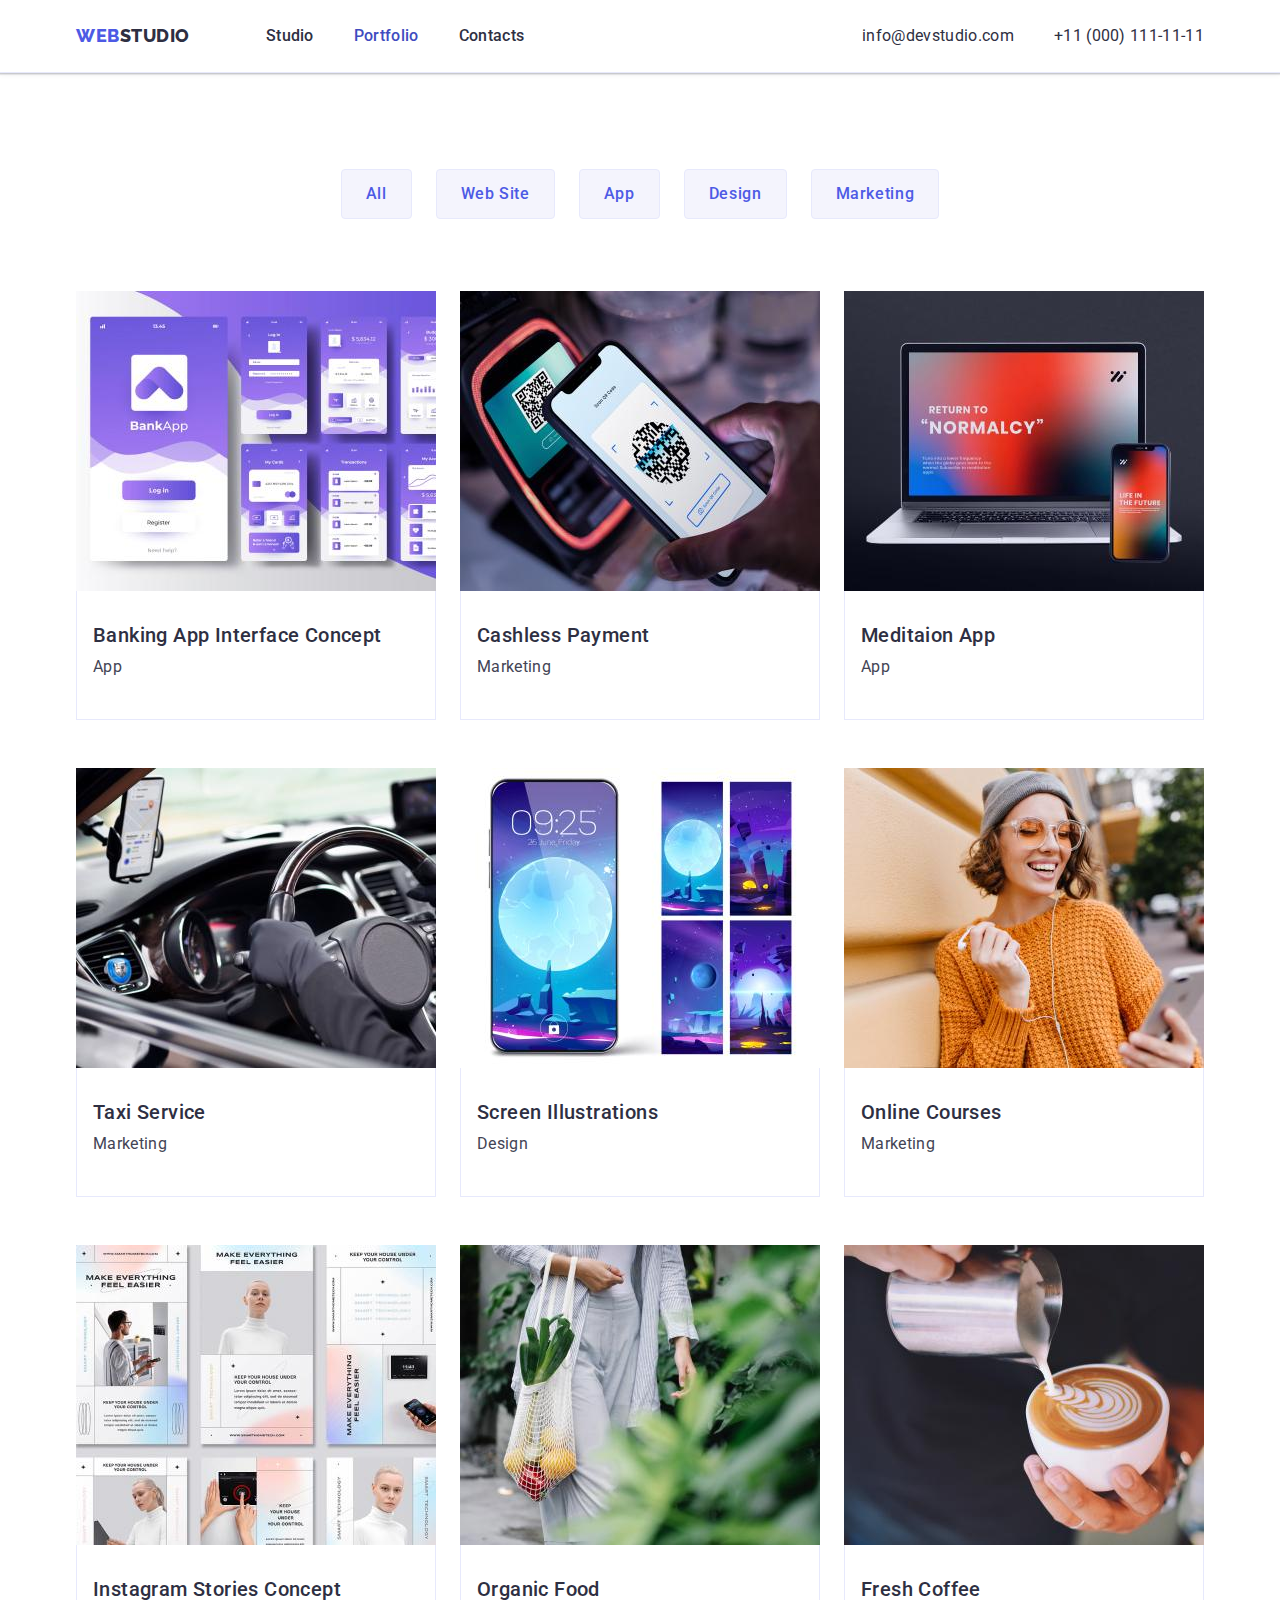
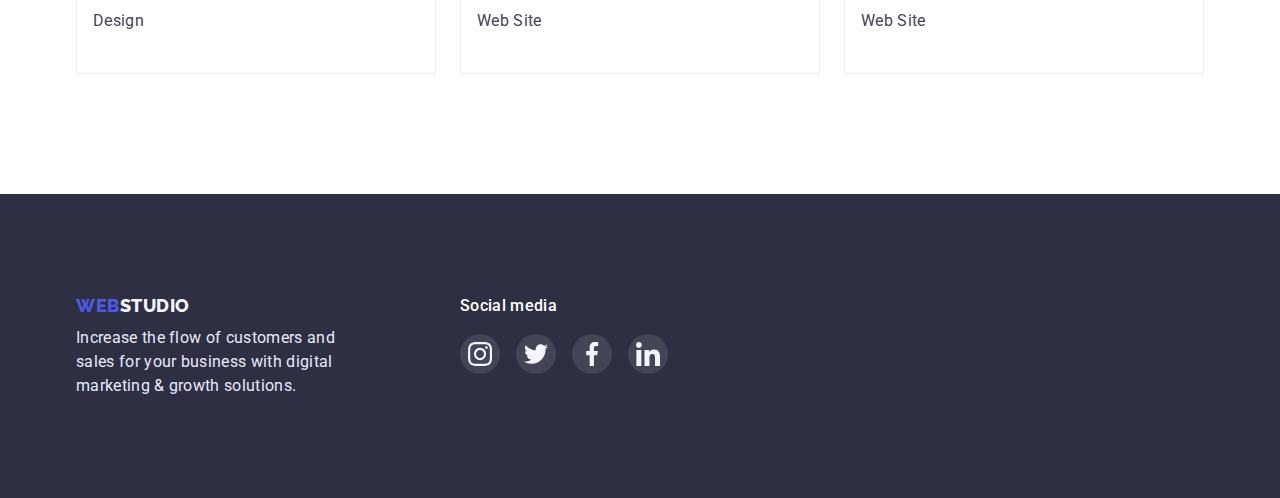
==== portfolio.html @ 1baac0d7 "copied  files" ====
<!DOCTYPE html>
<html lang="en">
  <head>
    <meta charset="UTF-8" />
    <meta http-equiv="X-UA-Compatible" content="IE=edge" />
    <meta name="viewport" content="width=device-width, initial-scale=1.0" />

    <link rel="preconnect" href="https://fonts.googleapis.com" />
    <link rel="preconnect" href="https://fonts.gstatic.com" crossorigin />
    <link
      href="https://fonts.googleapis.com/css2?family=Raleway:wght@800&family=Roboto:wght@400;500;700;900&display=swap"
      rel="stylesheet"
    />
    <link
      href=" https://cdn.jsdelivr.net/npm/modern-normalize@1.1.0/modern-normalize.min.css "
      rel="stylesheet"
    />

    <link rel="stylesheet" href="./css/styles.css" />
    <title>Portfolio</title>
  </head>
  <body>
    <header class="main-header">
      <div class="container">
        <nav class="main-nav">
          <div class="logo-wraper">
            <a class="link logo-link" href="./index.html"
              >Web<span class="second-part-logo">Studio</span>
            </a>
          </div>

          <ul class="menu">
            <li class="menu-item">
              <a class="link menu-link" href="./index.html">Studio</a>
            </li>

            <li class="menu-item">
              <a class="link menu-link current" href="./portfolio.html"
                >Portfolio</a
              >
            </li>

            <li class="menu-item">
              <a class="link menu-link" href="">Contacts</a>
            </li>
          </ul>
        </nav>
        <address>
          <ul class="contacts-list">
            <li class="contacts-item">
              <a class="link contact-link" href="mailto:info@devstudio.com"
                >info@devstudio.com</a
              >
            </li>
            <li class="contacts-item">
              <a class="link contact-link" href="tel:+110001111111"
                >+11 (000) 111-11-11</a
              >
            </li>
          </ul>
        </address>
      </div>
    </header>
    <main>
      <h1 class="visually-hidden">Portfolio galery</h1>
      <section class="galery">
        <div class="container">
          <ul class="filter">
            <li class="filter-item">
              <button class="filter-btn" type="button">All</button>
            </li>
            <li class="filter-item">
              <button class="filter-btn" type="button">Web Site</button>
            </li>
            <li class="filter-item">
              <button class="filter-btn" type="button">App</button>
            </li>
            <li class="filter-item">
              <button class="filter-btn" type="button">Design</button>
            </li>
            <li class="filter-item">
              <button class="filter-btn" type="button">Marketing</button>
            </li>
          </ul>
          <ul class="galery-list">
            <li class="galery-item">
              <a class="link" href=""
                ><img
                  src="./images/portfolio-img/banking-app.jpg"
                  alt="banking application design"
                />
                <div class="card-content">
                  <h3 class="subtitle">Banking App Interface Concept</h3>
                  <p class="text">App</p>
                </div>
              </a>
            </li>

            <li class="galery-item">
              <a class="link" href=""
                ><img
                  src="./images/portfolio-img/cashless-payment.jpg"
                  alt="smartphone payment"
                />
                <div class="card-content">
                  <h3 class="subtitle">Cashless Payment</h3>
                  <p class="text">Marketing</p>
                </div>
              </a>
            </li>

            <li class="galery-item">
              <a class="link" href=""
                ><img
                  src="./images/portfolio-img/meditation-app.jpg"
                  alt="laptop screen"
                  width="360"
                  height="300"
                />
                <div class="card-content">
                  <h3 class="subtitle">Meditaion App</h3>
                  <p class="text">App</p>
                </div>
              </a>
            </li>

            <li class="galery-item">
              <a class="link" href="">
                <img
                  src="./images/portfolio-img/taxi.jpg"
                  alt="inside taxi cab"
                  width="360"
                  height="300"
                />
                <div class="card-content">
                  <h3 class="subtitle">Taxi Service</h3>
                  <p class="text">Marketing</p>
                </div>
              </a>
            </li>

            <li class="galery-item">
              <a class="link" href=""
                ><img
                  src="./images/portfolio-img/screen-illustration.jpg"
                  alt="smartphone screens"
                  width="360"
                  height="300"
                />
                <div class="card-content">
                  <h3 class="subtitle">Screen Illustrations</h3>
                  <p class="text">Design</p>
                </div>
              </a>
            </li>

            <li class="galery-item">
              <a class="link" href=""
                ><img
                  src="./images/portfolio-img/online-courses.jpg"
                  alt="girl studying online"
                  width="360"
                  height="300"
                />
                <div class="card-content">
                  <h3 class="subtitle">Online Courses</h3>
                  <p class="text">Marketing</p>
                </div>
              </a>
            </li>

            <li class="galery-item">
              <a class="link" href=""
                ><img
                  src="./images/portfolio-img/instagram-stories.jpg"
                  alt="instagram stories design"
                  width="360"
                  height="300"
                />
                <div class="card-content">
                  <h3 class="subtitle">Instagram Stories Concept</h3>
                  <p class="text">Design</p>
                </div>
              </a>
            </li>

            <li class="galery-item">
              <a class="link" href=""
                ><img
                  src="./images/portfolio-img/organic-food.jpg"
                  alt="vegetables in the bag"
                  width="360"
                  height="300"
                />
                <div class="card-content">
                  <h3 class="subtitle">Organic Food</h3>
                  <p class="text">Web Site</p>
                </div>
              </a>
            </li>

            <li class="galery-item">
              <a class="link" href=""
                ><img
                  src="./images/portfolio-img/fresh-coffee.jpg"
                  alt="a cup of fresh coffee"
                  width="360"
                  height="300"
                />
                <div class="card-content">
                  <h3 class="subtitle">Fresh Coffee</h3>
                  <p class="text">Web Site</p>
                </div>
              </a>
            </li>
          </ul>
        </div>
      </section>
    </main>
    <footer class="main-footer">
      <div class="container">
        <div class="text-wraper">
          <a class="logo-link link" href="./index.html"
            >Web<span class="second-part-logo">Studio</span></a
          >
          <p class="slogan text">
            Increase the flow of customers and sales for your business with
            digital marketing & growth solutions.
          </p>
        </div>
        <div class="socials-wraper">
          <h2 class="socials-title">Social media</h2>
          <ul class="socials">
            <li class="socials-item">
              <a class="social-link" href="">
                <svg class="icon">
                  <use href="./images/sprite.svg#instagram"></use>
                </svg>
              </a>
            </li>

            <li class="socials-item">
              <a class="social-link" href=""
                ><svg class="icon">
                  <use href="./images/sprite.svg#twitter"></use>
                </svg>
              </a>
            </li>

            <li class="socials-item">
              <a class="social-link" href="">
                <svg class="icon">
                  <use href="./images/sprite.svg#facebook"></use>
                </svg>
              </a>
            </li>

            <li class="socials-item">
              <a class="social-link" href="">
                <svg class="icon">
                  <use href="./images/sprite.svg#linkedin"></use>
                </svg>
              </a>
            </li>
          </ul>
        </div>
      </div>
    </footer>
  </body>
</html>
---- css/styles.css ----
:root {
  --primary-color: #434455;
  --secondary-color: #2e2f42;
  --iris: #4d5ae5;
  --accent-color: #404bbf;
  --green: #31d0aa;
  --light-slate: #8e8f99;
  --cornflower: #e7e9fc;
  --cloud: #f4f4fd;
  --navy-blue-modal: rgba(46, 47, 66, 0.4);
  --grey: rgba(46, 47, 66, 0.7);
  --clr-white: #ffffff;
}

body {
  margin: 0;
  color: var(--primary-color);
  background-color: var(--clr-white);
  font-family: 'Roboto', sans-serif;
}

/* сброс стилей */
ul,
ol {
  list-style-type: none;
  margin: 0;
  padding: 0;
}

h1,
h2,
h3,
p {
  margin-top: 0;
  margin-bottom: 0;
}

.link {
  color: inherit;
  text-decoration: none;
}

img {
  display: block;
  max-width: 100%;
  height: auto;
}

.visually-hidden {
  position: absolute;
  width: 1px;
  height: 1px;
  margin: -1px;
  border: 0;
  padding: 0;
  white-space: nowrap;
  clip-path: inset(100%);
  clip: rect(0 0 0 0);
  overflow: hidden;
}

.container {
  max-width: 1158px;
  padding: 0 15px;
  margin: 0 auto;
}

/* HEADER */

.main-header {
  border-bottom: 1px solid var(--cornflower);
  box-shadow: 0px 2px 1px rgba(46, 47, 66, 0.08),
    0px 1px 1px rgba(46, 47, 66, 0.16), 0px 1px 6px rgba(46, 47, 66, 0.08);
}

.main-header > .container {
  display: flex;
}

.main-nav {
  display: flex;
}

.logo-link {
  display: block;
  padding: 24px 0;

  color: var(--iris);
  font-family: 'Raleway', sans-serif;
  font-weight: 800;
  font-size: 18px;
  line-height: 1.33;
  text-transform: uppercase;
  letter-spacing: 0.03em;
}

.second-part-logo {
  color: var(--secondary-color);
}

.menu {
  display: flex;
  margin-left: 76px;
}

.menu-item:not(:first-child),
.contacts-item:not(:first-child) {
  margin-left: 40px;
}

.menu-link {
  display: block;
  padding: 24px 0;

  font-weight: 500;
  font-size: 16px;
  line-height: 1.5;
  letter-spacing: 0.02em;
  color: var(--secondary-color);
}

.menu-link.current {
  color: var(--accent-color);
}

.menu-link:hover,
.menu-link:focus {
  color: var(--accent-color);
}

address {
  margin-left: auto;
}

.contacts-list {
  display: flex;
}

.contact-link {
  display: block;
  padding: 24px 0;

  color: var(--secondary-color);
  font-weight: 400;
  font-style: normal;
  font-size: 16px;
  line-height: 1.5;
  letter-spacing: 0.02em;
}

.contact-link:hover,
.contact-link:focus {
  color: var(--accent-color);
}

/* INDEX MAIN */

.title {
  margin-bottom: 72px;

  color: var(--secondary-color);
  font-weight: 700;
  font-size: 36px;
  line-height: 1.11;
  letter-spacing: 0.02em;
  text-align: center;
  text-transform: capitalize;
}

.subtitle {
  margin-bottom: 8px;

  font-weight: 500;
  font-size: 20px;
  line-height: 1.2;
  letter-spacing: 0.02em;
  color: var(--secondary-color);
}

.text {
  font-size: 16px;
  line-height: 1.5;
  letter-spacing: 0.02em;
}

section {
  padding: 120px 0;
}

/* HERO */

.hero {
  max-width: 1440px;
  max-height: 600px;
  padding-top: 188px;
  padding-bottom: 188px;
  margin: 0 auto;

  text-align: center;

  background-color: var(--primary-color);
  background-image: linear-gradient(
      to right,
      rgba(46, 47, 66, 0.7),
      rgba(46, 47, 66, 0.7)
    ),
    url(../images/index-img/hero-bkg.jpg);
  background-repeat: no-repeat;
  background-position: center;
}

.hero-title {
  color: var(--clr-white);
  max-width: 496px;
  margin: 0 auto 48px;
  font-weight: 700;
  font-size: 56px;
  line-height: 1.07;
  letter-spacing: 0.02em;
}

.order-btn {
  height: 56px;
  width: 169px;
  border-radius: 4px;
  box-shadow: 0px 4px 4px rgba(0, 0, 0, 0.15);

  color: var(--clr-white);
  border-color: var(--iris);
  background-color: var(--iris);

  text-align: center;
  font-weight: 500;
  font-size: 16px;
  line-height: 1.5;
  letter-spacing: 0.04em;
  cursor: pointer;
}

.order-btn:hover,
.order-btn:focus {
  background-color: var(--accent-color);
}

/* ADVENTAGES */

.advantages-list {
  display: flex;
  justify-content: space-between;
}

.advantages-list-item {
  flex-basis: calc((100% - 24px * 3) / 4);
}

.advantages .icon {
  width: 64px;
  height: 64px;
}

.advantages .thumb {
  min-height: 112px;
  display: flex;
  justify-content: center;
  align-items: center;
  margin-bottom: 8px;

  background-color: var(--cloud);
}

/* What are we doing */

.dev-types {
  padding-top: 0;
}

.dev-types-list {
  display: flex;
  justify-content: space-between;
}

/* OUR TEAM */

.team {
  background-color: var(--cloud);
}

.team-list {
  display: flex;
  justify-content: space-between;
}

.team-list-item {
  background-color: var(--clr-white);
  flex-basis: calc((100% - 24px * 3) / 4);

  box-shadow: 0px 1px 6px rgba(46, 47, 66, 0.08),
    0px 1px 1px rgba(46, 47, 66, 0.16), 0px 2px 1px rgba(46, 47, 66, 0.08);
  border-radius: 0px 0px 4px 4px;
}

.card-content {
  padding: 32px 16px;
  text-align: center;
}

.card-content > .text {
  margin-bottom: 8px;
}

.socials {
  display: flex;
  justify-content: space-between;
}

.socials-item {
  flex-basis: calc ((100% - 24px * 3) / 4);
}

.team .social-link {
  display: flex;
  min-height: 40px;
  min-width: 40px;
  justify-content: center;
  align-items: center;
  border-radius: 50%;
  background-color: var(--iris);
}

.team .social-link > .icon {
  width: 16px;
  height: 16px;
}

.team .social-link:hover {
  background-color: var(--accent-color);
}

/* CUSTOMERS */

.customers-list {
  display: flex;
  justify-content: space-between;
}

.customers-list-item {
  flex-basis: calc((100% - 24px * 5) / 6);
}

.customer-link {
  color: var(--light-slate);
  display: flex;
  min-height: 88px;
  justify-content: center;
  align-items: center;
  border: 1px solid var(--light-slate);
  border-radius: 4px;
}

.customers .icon {
  width: 104px;
  height: 56px;
  fill: currentColor;
}

.customer-link:hover {
  color: var(--accent-color);
  border-color: var(--accent-color);
}

/* FOOTER */

.main-footer {
  background-color: var(--secondary-color);
  padding: 100px 0;
}

.main-footer > .container {
  display: flex;
}

.text-wraper {
  max-width: 264px;
}

.main-footer .logo-link {
  padding: 0;
  margin-bottom: 8px;
}

.main-footer .second-part-logo {
  color: var(--cloud);
}

.slogan {
  color: var(--cornflower);
}

.socials-wraper {
  min-width: 208px;
  margin-left: 120px;
  margin-right: auto;
}

.socials-title {
  margin-bottom: 16px;

  color: var(--clr-white);
  font-weight: 500;
  font-size: 16px;
  line-height: 1.5;
  letter-spacing: 0.02em;
}

.main-footer .social-link {
  display: flex;
  min-height: 40px;
  min-width: 40px;
  justify-content: center;
  align-items: center;
  border-radius: 50%;
  background-color: var(--primary-color);
}

.main-footer .social-link > .icon {
  width: 24px;
  height: 24px;
}

.main-footer .social-link:hover {
  background-color: var(--green);
}
/* PORTFOLIO MAIN*/

.galery {
  padding-top: 96px;
}

.filter-btn {
  padding: 12px 24px;
  font-weight: 500;
  font-size: 16px;
  line-height: 1.5;
  letter-spacing: 0.04em;
  color: var(--iris);
  background-color: var(--cloud);
  border: 1px solid var(--cornflower);
  border-radius: 4px;
  cursor: pointer;
}

.filter-item:not(:first-child) {
  margin-left: 24px;
}

.filter {
  display: flex;
  justify-content: center;
  margin-bottom: 72px;
}

.filter .filter-btn:hover,
.filter .filter-btn:focus {
  color: var(--clr-white);
  background: var(--accent-color);
  border: 1px solid var(--accent-color);
  box-shadow: 0px 3px 1px rgba(0, 0, 0, 0.1), 0px 2px 1px rgba(0, 0, 0, 0.08),
    0px 2px 2px rgba(0, 0, 0, 0.12);
  border-radius: 4px;
}

.galery-list {
  display: flex;
  flex-wrap: wrap;
  gap: 48px 24px;
}

.galery-item {
  flex-basis: calc((100% - 2 * 24px) / 3);
}

.galery-item:hover {
  box-shadow: 0px 1px 6px rgba(46, 47, 66, 0.08),
    0px 1px 1px rgba(46, 47, 66, 0.16), 0px 2px 1px rgba(46, 47, 66, 0.08);
}

.galery-item .card-content {
  text-align: left;
  border-bottom: 1px solid var(--cornflower);
  border-left: 1px solid var(--cornflower);
  border-right: 1px solid var(--cornflower);
}
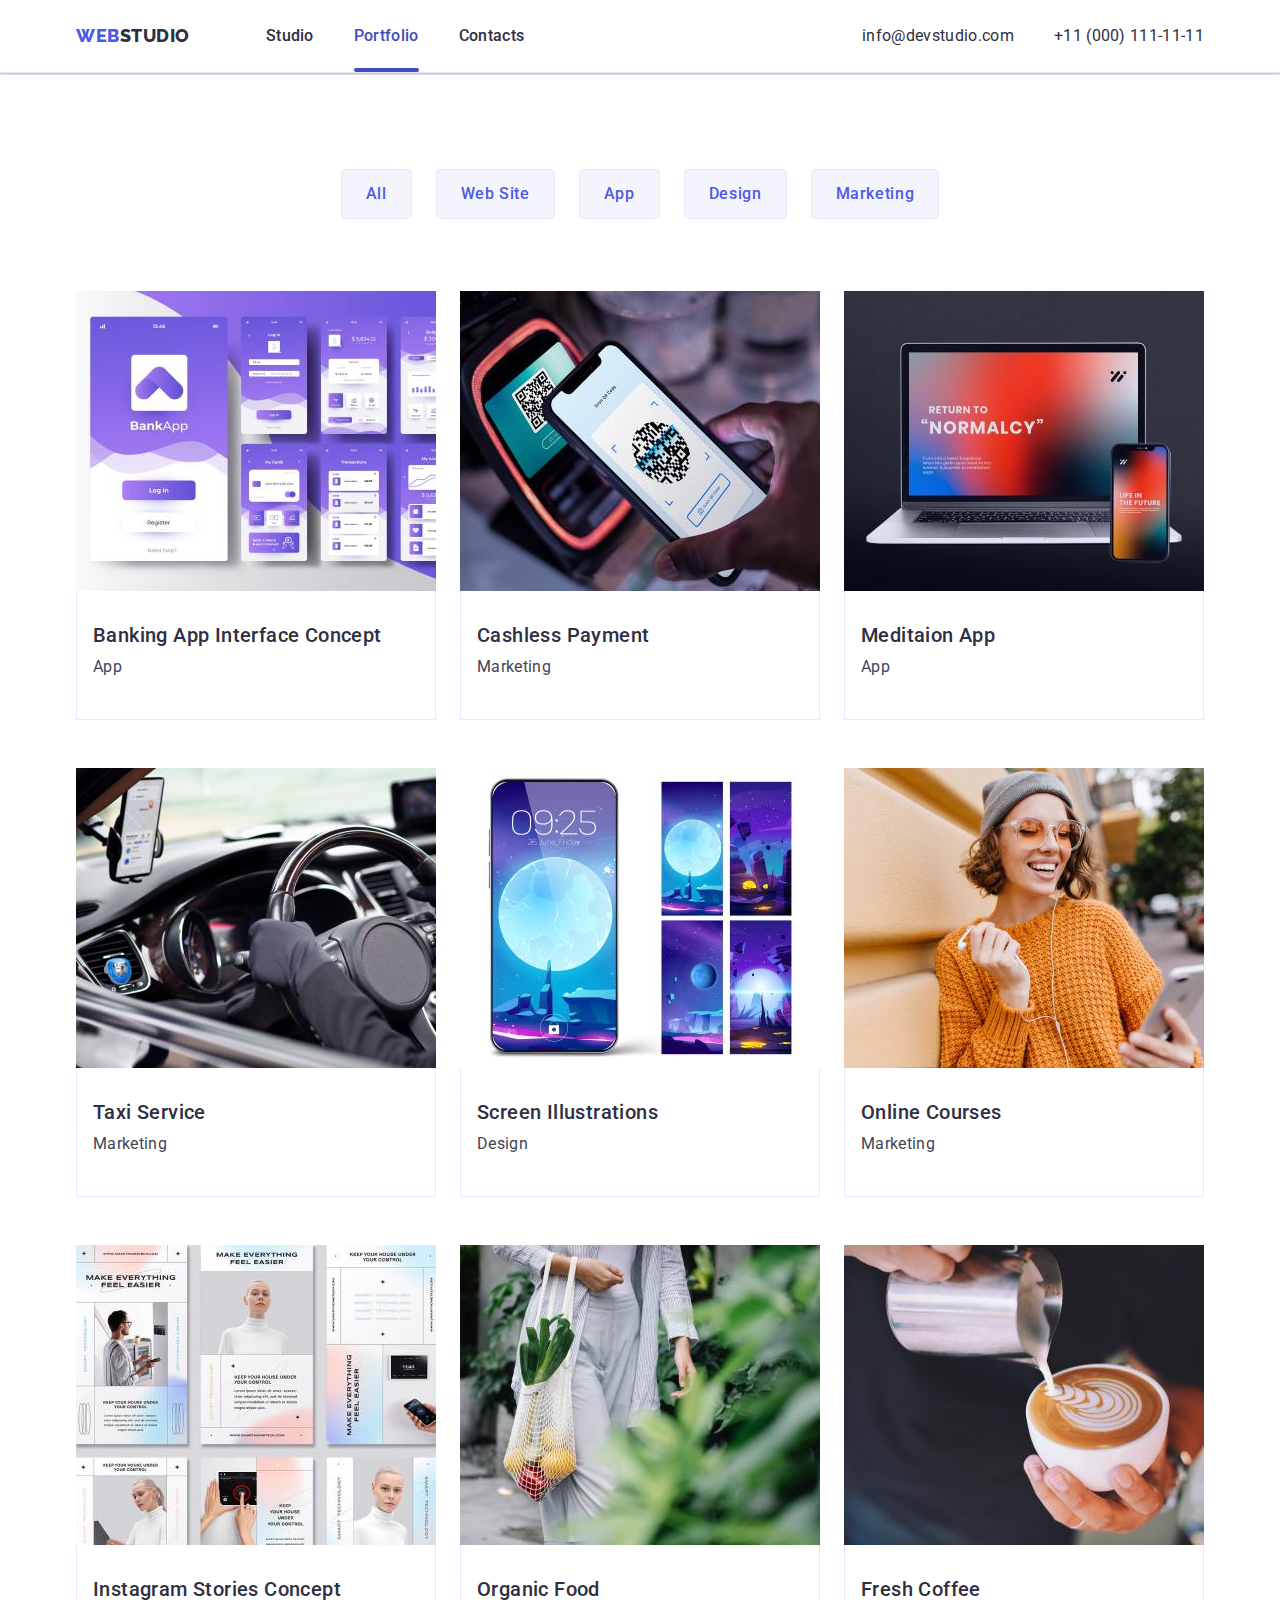
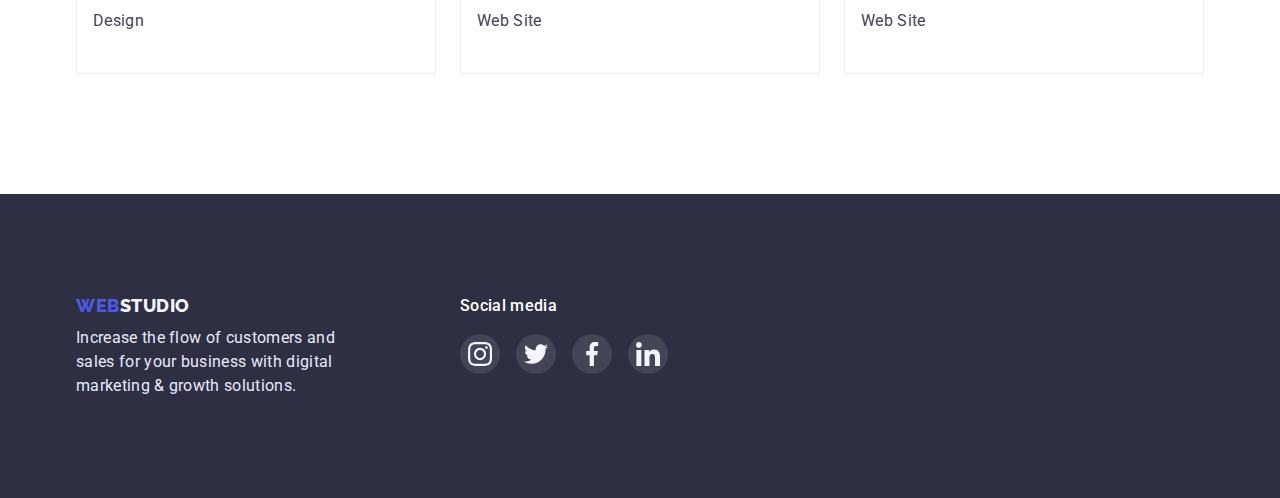
==== commit 573878e7: "added modal" ====
--- a/portfolio.html
+++ b/portfolio.html
@@ -233,7 +233,7 @@
           <ul class="socials">
             <li class="socials-item">
               <a class="social-link" href="">
-                <svg class="icon">
+                <svg class="icon" width="24" height="24">
                   <use href="./images/sprite.svg#instagram"></use>
                 </svg>
               </a>
@@ -241,7 +241,7 @@
 
             <li class="socials-item">
               <a class="social-link" href=""
-                ><svg class="icon">
+                ><svg class="icon" width="24" height="24">
                   <use href="./images/sprite.svg#twitter"></use>
                 </svg>
               </a>
@@ -249,7 +249,7 @@
 
             <li class="socials-item">
               <a class="social-link" href="">
-                <svg class="icon">
+                <svg class="icon" width="24" height="24">
                   <use href="./images/sprite.svg#facebook"></use>
                 </svg>
               </a>
@@ -257,7 +257,7 @@
 
             <li class="socials-item">
               <a class="social-link" href="">
-                <svg class="icon">
+                <svg class="icon" width="24" height="24">
                   <use href="./images/sprite.svg#linkedin"></use>
                 </svg>
               </a>
--- a/css/styles.css
+++ b/css/styles.css
@@ -10,6 +10,7 @@
   --navy-blue-modal: rgba(46, 47, 66, 0.4);
   --grey: rgba(46, 47, 66, 0.7);
   --clr-white: #ffffff;
+  --clr-modal-bacground: #fcfcfc;
 }
 
 body {
@@ -112,15 +113,28 @@
   display: block;
   padding: 24px 0;
 
+  color: var(--secondary-color);
+
   font-weight: 500;
   font-size: 16px;
   line-height: 1.5;
   letter-spacing: 0.02em;
-  color: var(--secondary-color);
 }
 
 .menu-link.current {
+  position: relative;
   color: var(--accent-color);
+}
+
+.menu-link.current::after {
+  content: '';
+  display: block;
+  position: absolute;
+  bottom: 0;
+  height: 4px;
+  width: 100%;
+  border-radius: 2px;
+  background-color: var(--accent-color);
 }
 
 .menu-link:hover,
@@ -207,6 +221,7 @@
     url(../images/index-img/hero-bkg.jpg);
   background-repeat: no-repeat;
   background-position: center;
+  background-size: cover;
 }
 
 .hero-title {
@@ -240,6 +255,7 @@
 .order-btn:hover,
 .order-btn:focus {
   background-color: var(--accent-color);
+  border-color: var(--accent-color);
 }
 
 /* ADVENTAGES */
@@ -251,11 +267,6 @@
 
 .advantages-list-item {
   flex-basis: calc((100% - 24px * 3) / 4);
-}
-
-.advantages .icon {
-  width: 64px;
-  height: 64px;
 }
 
 .advantages .thumb {
@@ -314,26 +325,26 @@
 }
 
 .socials-item {
-  flex-basis: calc ((100% - 24px * 3) / 4);
-}
-
-.team .social-link {
-  display: flex;
+  flex-basis: calc((100% - 24px * 3) / 4);
+}
+
+.social-link {
+  display: flex;
+  justify-content: center;
+  align-items: center;
+
   min-height: 40px;
   min-width: 40px;
-  justify-content: center;
-  align-items: center;
   border-radius: 50%;
-  background-color: var(--iris);
-}
-
-.team .social-link > .icon {
-  width: 16px;
-  height: 16px;
+  background-color: currentColor;
+}
+
+.team .social-link {
+  color: var(--iris);
 }
 
 .team .social-link:hover {
-  background-color: var(--accent-color);
+  color: var(--accent-color);
 }
 
 /* CUSTOMERS */
@@ -358,8 +369,6 @@
 }
 
 .customers .icon {
-  width: 104px;
-  height: 56px;
   fill: currentColor;
 }
 
@@ -413,23 +422,57 @@
 }
 
 .main-footer .social-link {
-  display: flex;
-  min-height: 40px;
-  min-width: 40px;
+  background-color: var(--primary-color);
+}
+
+.main-footer .social-link:hover {
+  background-color: var(--green);
+}
+
+/* MODAL WINDOW */
+
+.backdrop {
+  position: fixed;
+  top: 0;
+  left: 0;
+  width: 100vw;
+  height: 100vh;
+  background-color: var(--navy-blue-modal);
+}
+
+.backdrop.is-hidden {
+  visibility: hidden;
+}
+
+.modal {
+  position: absolute;
+  top: 50%;
+  left: 50%;
+  transform: translate(-50%, -50%);
+
+  min-width: 408px;
+  min-height: 576px;
+
+  background-color: var(--clr-modal-bacground);
+  box-shadow: 0px 1px 1px rgba(0, 0, 0, 0.14), 0px 1px 3px rgba(0, 0, 0, 0.12),
+    0px 2px 1px rgba(0, 0, 0, 0.2);
+  border-radius: 4px;
+}
+
+.close-btn {
+  position: absolute;
+  top: 24px;
+  right: 24px;
+
+  display: flex;
   justify-content: center;
   align-items: center;
-  border-radius: 50%;
-  background-color: var(--primary-color);
-}
-
-.main-footer .social-link > .icon {
+
   width: 24px;
   height: 24px;
-}
-
-.main-footer .social-link:hover {
-  background-color: var(--green);
-}
+  border-radius: 50%;
+}
+
 /* PORTFOLIO MAIN*/
 
 .galery {
@@ -438,14 +481,17 @@
 
 .filter-btn {
   padding: 12px 24px;
+
   font-weight: 500;
   font-size: 16px;
   line-height: 1.5;
   letter-spacing: 0.04em;
+
   color: var(--iris);
   background-color: var(--cloud);
   border: 1px solid var(--cornflower);
   border-radius: 4px;
+
   cursor: pointer;
 }
 
